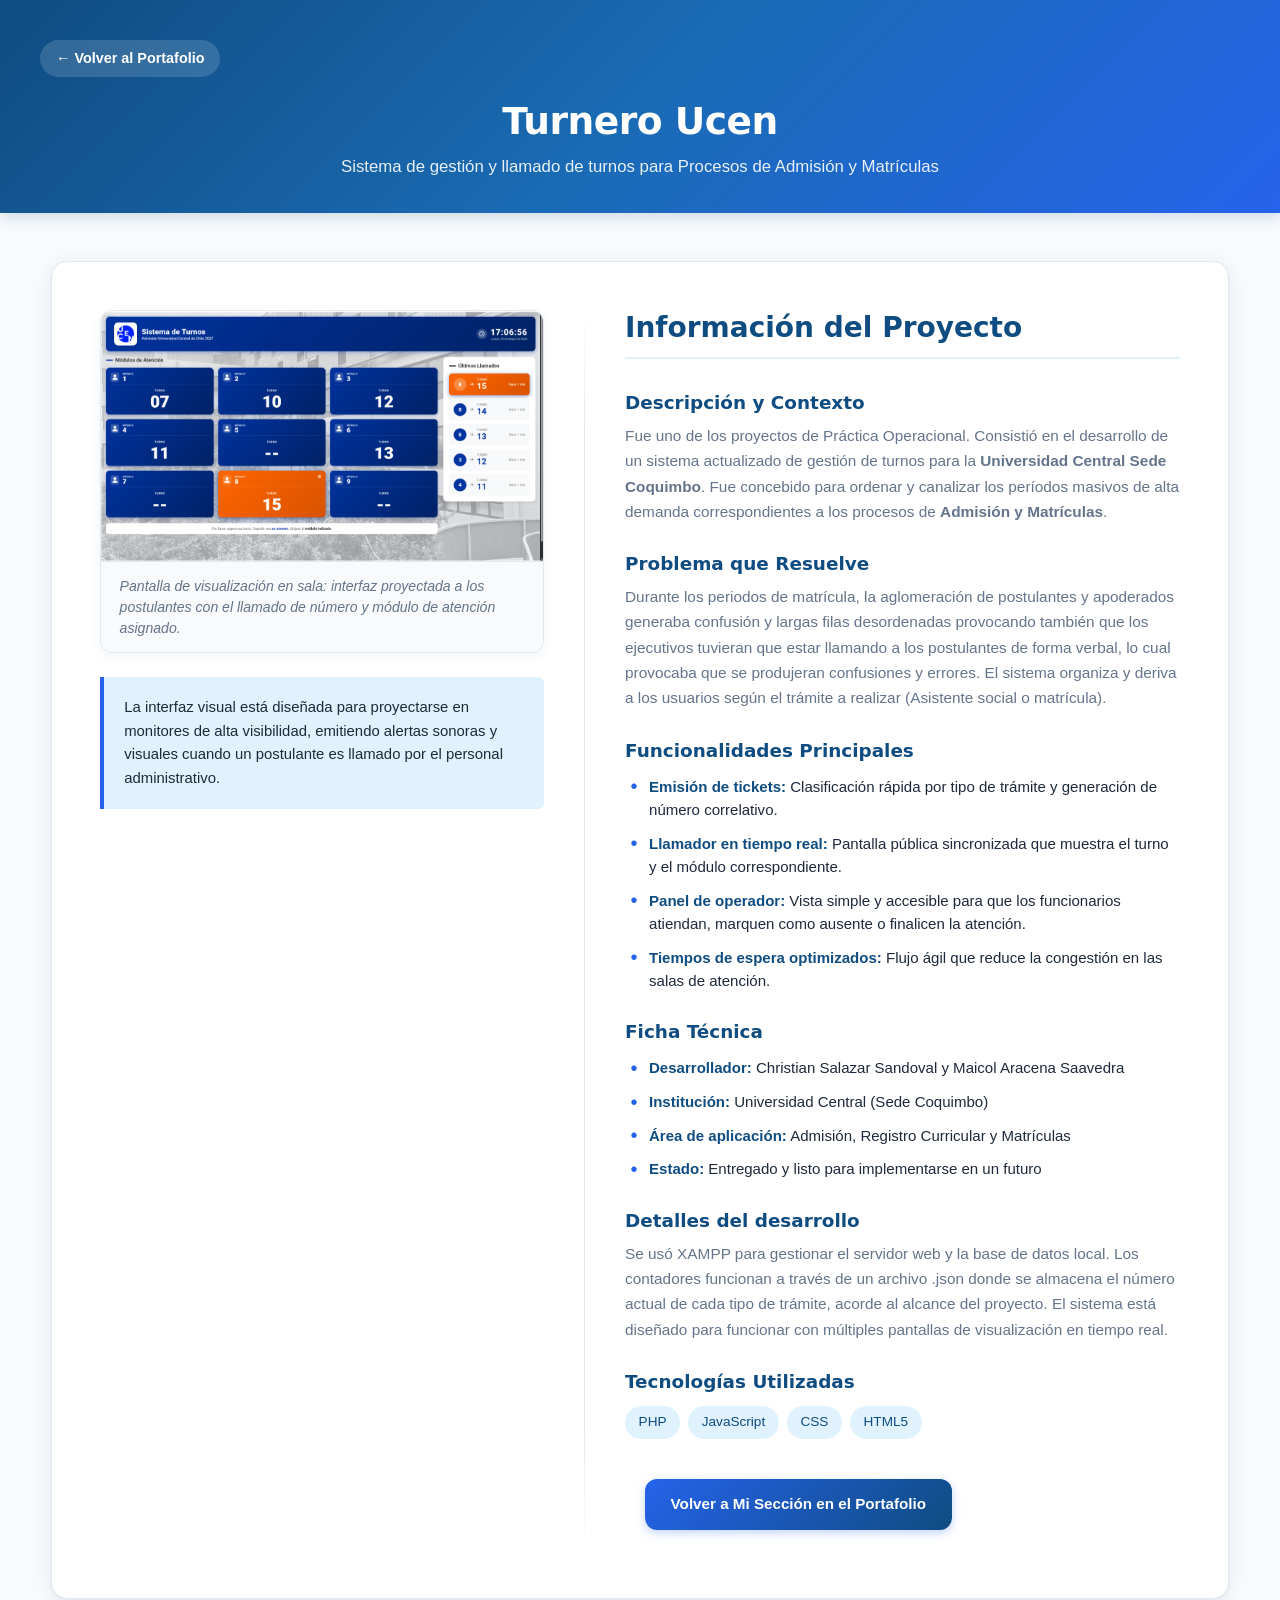
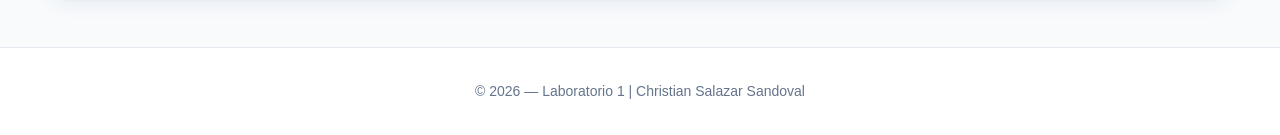
==== proyecto-christian.html @ 98c836f5 "segunda correccion de carpetas" ====
<!DOCTYPE html>
<html lang="es">

<head>
    <meta charset="UTF-8">
    <meta name="viewport" content="width=device-width, initial-scale=1.0">
    <meta name="description"
        content="Detalle del proyecto Turnero Ucen desarrollado por Christian Salazar para la Universidad Central Sede Coquimbo.">
    <title>Turnero Ucen - Christian Salazar</title>
    <link rel="stylesheet" href="../styles\styles.css">
    <link rel="stylesheet" href="../styles\proyecto-christian.css">
</head>

<body>

    <!-- Encabezado y navegación -->
    <header class="project-header">
        <nav>
            <a href="../index.html" class="back-link">&larr; Volver al Portafolio</a>
        </nav>
        <h1 class="project-title">Turnero Ucen</h1>
        <p class="project-subtitle">Sistema de gestión y llamado de turnos para Procesos de Admisión y Matrículas</p>
    </header>

    <!-- Contenedor principal del proyecto -->
    <main class="project-layout">

        <!-- Columna izquierda: Imagen con texto explicativo abajo -->
        <section class="project-column-left">
            <figure class="project-figure">
                <img src="../assets\imagenes-repo-christian\turnero.png"
                    alt="Pantalla de visualización del Turnero Ucen en sala de espera">
                <figcaption>Pantalla de visualización en sala: interfaz proyectada a los postulantes con el llamado de
                    número y módulo de atención asignado.</figcaption>
            </figure>

            <div class="image-description">
                <p>
                    La interfaz visual está diseñada para proyectarse en monitores de alta visibilidad, emitiendo
                    alertas sonoras y visuales cuando un postulante es llamado por el personal administrativo.
                </p>
            </div>
        </section>

        <!-- Línea separadora -->
        <hr class="project-divider">

        <!-- Columna derecha -->
        <section class="project-column-right">
            <h2>Información del Proyecto</h2>

            <article class="detail-block">
                <h3>Descripción y Contexto</h3>
                <p>
                    Fue uno de los proyectos de Práctica Operacional. Consistió en el desarrollo de un sistema
                    actualizado de gestión de turnos para la <strong>Universidad Central Sede Coquimbo</strong>. Fue
                    concebido para ordenar y canalizar los períodos masivos de alta demanda correspondientes a los
                    procesos de <strong>Admisión y Matrículas</strong>.
                </p>
            </article>

            <article class="detail-block">
                <h3>Problema que Resuelve</h3>
                <p>
                    Durante los periodos de matrícula, la aglomeración de postulantes y apoderados generaba confusión y
                    largas filas desordenadas provocando también que los ejecutivos tuvieran que estar llamando a los
                    postulantes de forma verbal, lo cual provocaba que se produjeran confusiones y errores. El sistema
                    organiza y deriva a los usuarios según el trámite a realizar (Asistente social o matrícula).
                </p>
            </article>

            <article class="detail-block">
                <h3>Funcionalidades Principales</h3>
                <ul>
                    <li><strong>Emisión de tickets:</strong> Clasificación rápida por tipo de trámite y generación de
                        número correlativo.</li>
                    <li><strong>Llamador en tiempo real:</strong> Pantalla pública sincronizada que muestra el turno y
                        el módulo correspondiente.</li>
                    <li><strong>Panel de operador:</strong> Vista simple y accesible para que los funcionarios atiendan,
                        marquen como ausente o finalicen la atención.</li>
                    <li><strong>Tiempos de espera optimizados:</strong> Flujo ágil que reduce la congestión en las salas
                        de atención.</li>
                </ul>
            </article>

            <article class="detail-block">
                <h3>Ficha Técnica</h3>
                <ul>
                    <li><strong>Desarrollador:</strong> Christian Salazar Sandoval y Maicol Aracena Saavedra</li>
                    <li><strong>Institución:</strong> Universidad Central (Sede Coquimbo)</li>
                    <li><strong>Área de aplicación:</strong> Admisión, Registro Curricular y Matrículas</li>
                    <li><strong>Estado:</strong> Entregado y listo para implementarse en un futuro</li>
                </ul>
            </article>

            <article class="detail-block">
                <h3>Detalles del desarrollo</h3>
                <p>
                    Se usó XAMPP para gestionar el servidor web y la base de datos local.
                    Los contadores funcionan a través de un archivo .json donde se almacena el número actual de cada
                    tipo de trámite, acorde al alcance del proyecto.
                    El sistema está diseñado para funcionar con múltiples pantallas de visualización en tiempo real.
                </p>
            </article>

            <article class="detail-block">
                <h3>Tecnologías Utilizadas</h3>
                <div class="tech-tags">
                    <span class="tech-tag">PHP</span>
                    <span class="tech-tag">JavaScript</span>
                    <span class="tech-tag">CSS</span>
                    <span class="tech-tag">HTML5</span>
                </div>
            </article>

            <footer class="detail-footer">
                <a href="../index.html" class="project-link">Volver a Mi Sección en el Portafolio</a>
            </footer>
        </section>

    </main>

    <!-- Pie de página -->
    <footer class="site-footer">
        <p>&copy; 2026 — Laboratorio 1 | Christian Salazar Sandoval</p>
    </footer>

</body>

</html>
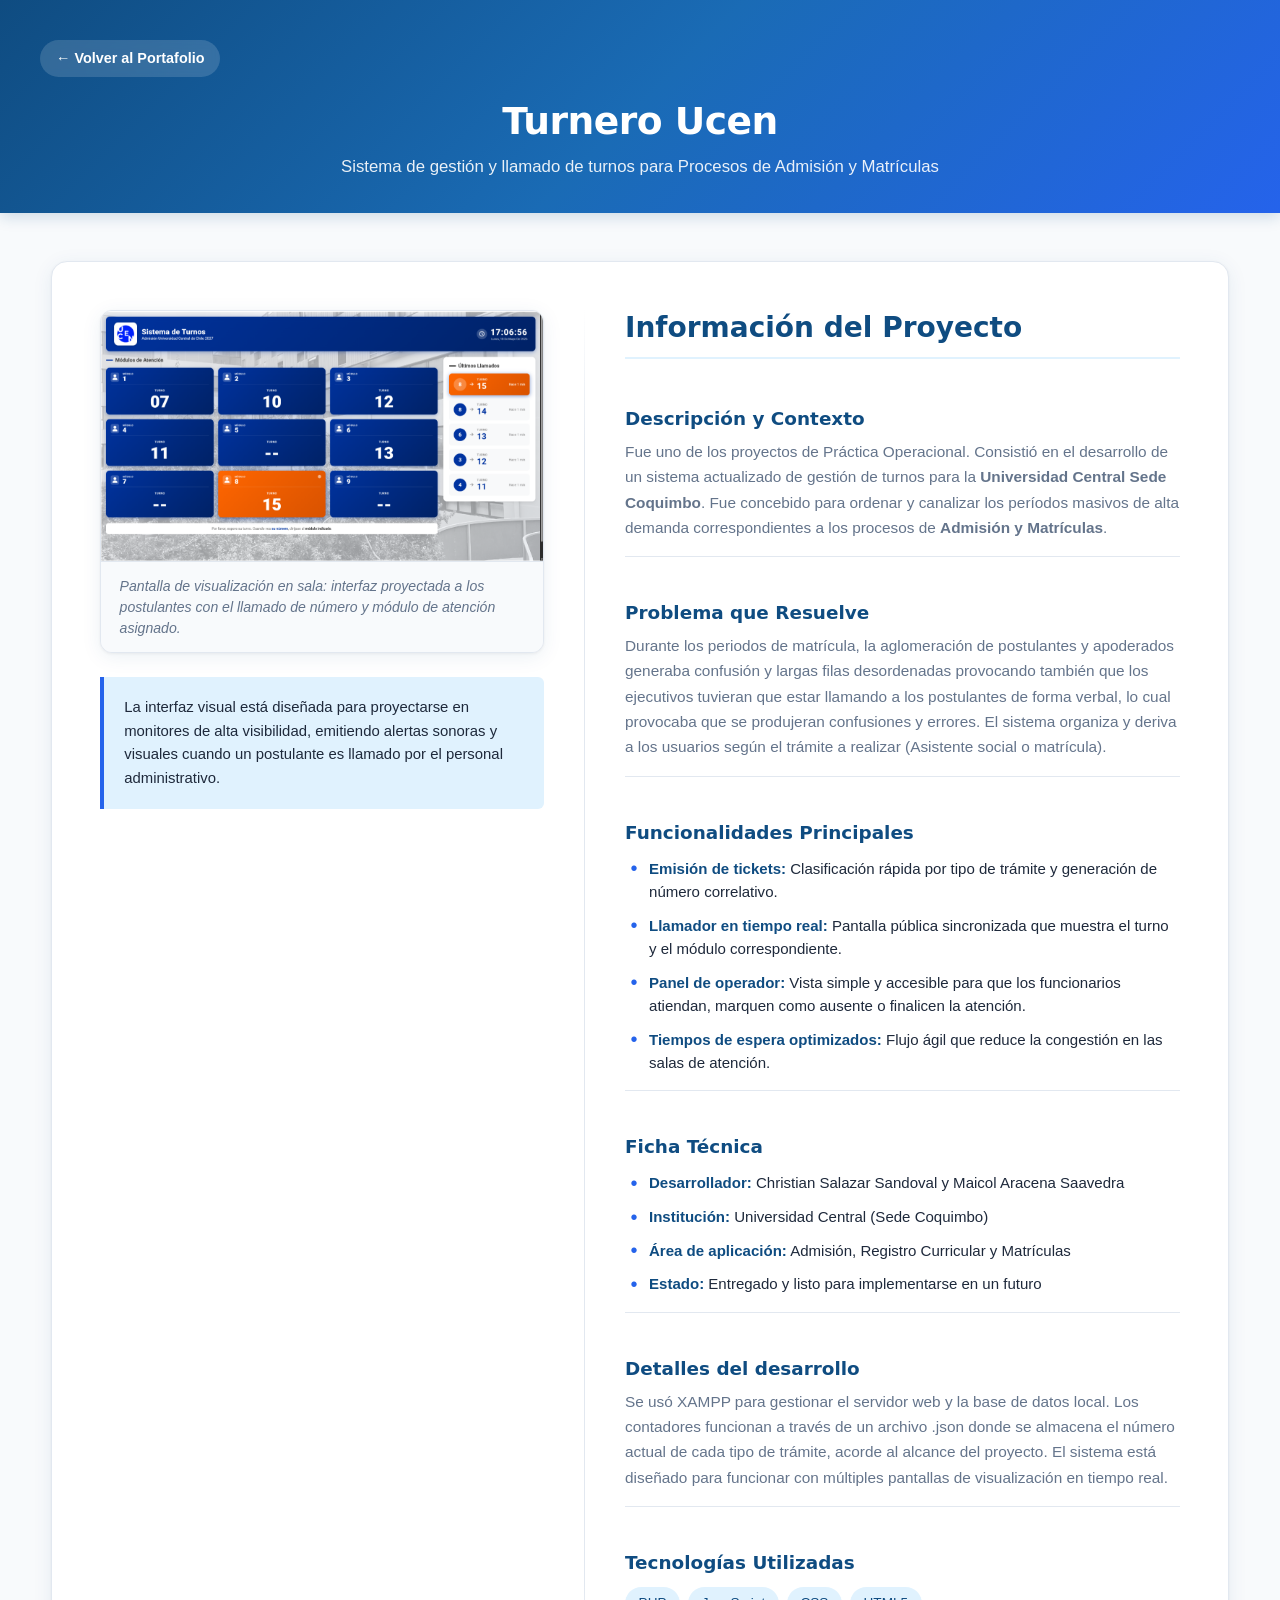
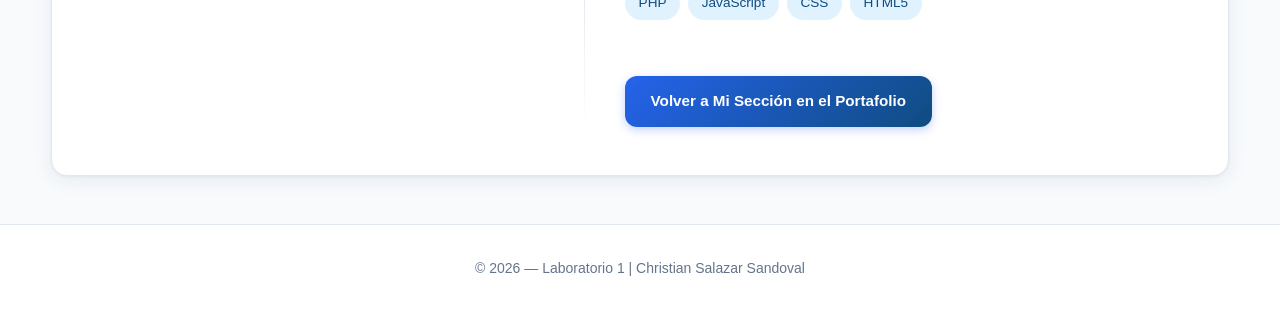
==== commit 8ef3bbce: "se conecta js con html de proyecto-christian" ====
--- a/proyecto-christian.html
+++ b/proyecto-christian.html
@@ -7,8 +7,8 @@
     <meta name="description"
         content="Detalle del proyecto Turnero Ucen desarrollado por Christian Salazar para la Universidad Central Sede Coquimbo.">
     <title>Turnero Ucen - Christian Salazar</title>
-    <link rel="stylesheet" href="../styles\styles.css">
-    <link rel="stylesheet" href="../styles\proyecto-christian.css">
+    <link rel="stylesheet" href="assets\styles\styles.css">
+    <link rel="stylesheet" href="assets\styles\proyecto-christian.css">
 </head>
 
 <body>
@@ -16,7 +16,7 @@
     <!-- Encabezado y navegación -->
     <header class="project-header">
         <nav>
-            <a href="../index.html" class="back-link">&larr; Volver al Portafolio</a>
+            <a href="index.html" class="back-link">&larr; Volver al Portafolio</a>
         </nav>
         <h1 class="project-title">Turnero Ucen</h1>
         <p class="project-subtitle">Sistema de gestión y llamado de turnos para Procesos de Admisión y Matrículas</p>
@@ -28,7 +28,7 @@
         <!-- Columna izquierda: Imagen con texto explicativo abajo -->
         <section class="project-column-left">
             <figure class="project-figure">
-                <img src="../assets\imagenes-repo-christian\turnero.png"
+                <img src="assets\imagenes\imagenes-repo-christian\turnero.png"
                     alt="Pantalla de visualización del Turnero Ucen en sala de espera">
                 <figcaption>Pantalla de visualización en sala: interfaz proyectada a los postulantes con el llamado de
                     número y módulo de atención asignado.</figcaption>
@@ -114,7 +114,7 @@
             </article>
 
             <footer class="detail-footer">
-                <a href="../index.html" class="project-link">Volver a Mi Sección en el Portafolio</a>
+                <a href="index.html" class="project-link">Volver a Mi Sección en el Portafolio</a>
             </footer>
         </section>
 
@@ -125,6 +125,8 @@
         <p>&copy; 2026 — Laboratorio 1 | Christian Salazar Sandoval</p>
     </footer>
 
+    <!-- Scripts de interactividad -->
+    <script src="script-christian.js" defer></script>
 </body>
 
 </html>
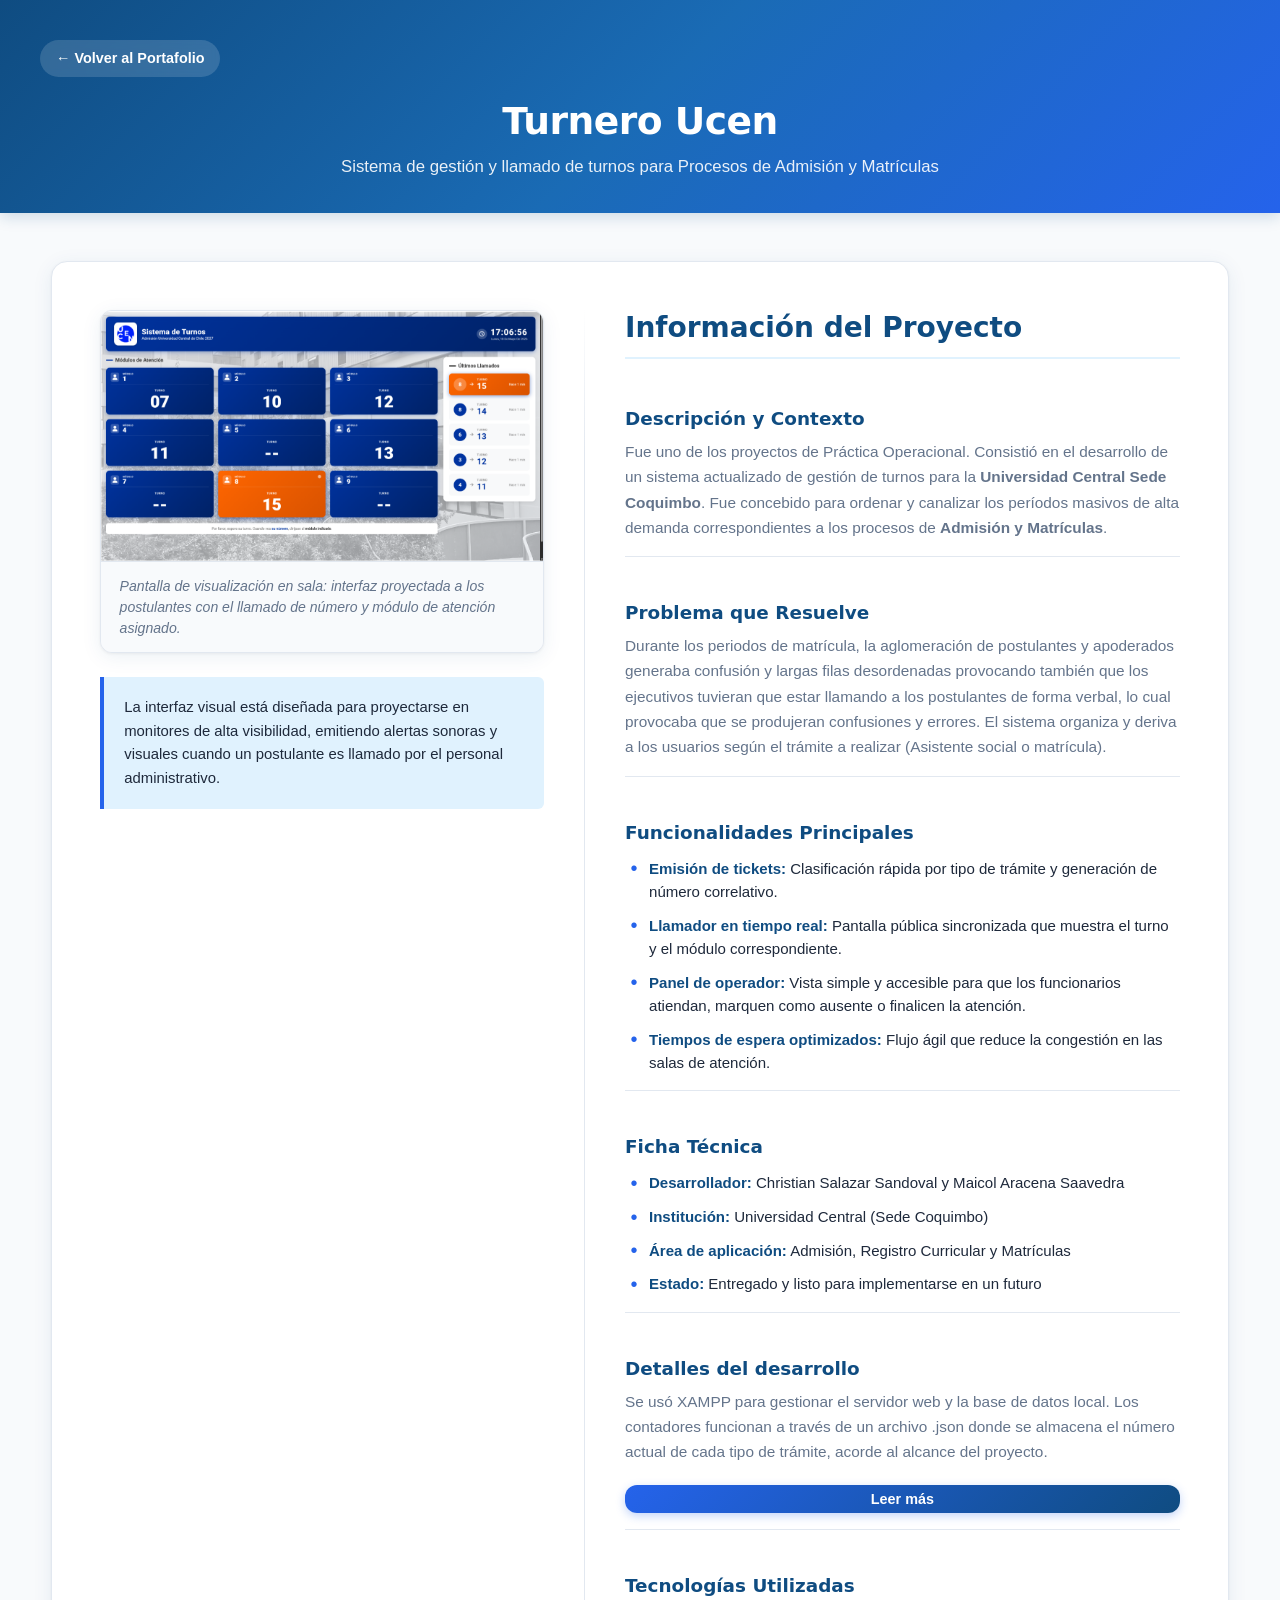
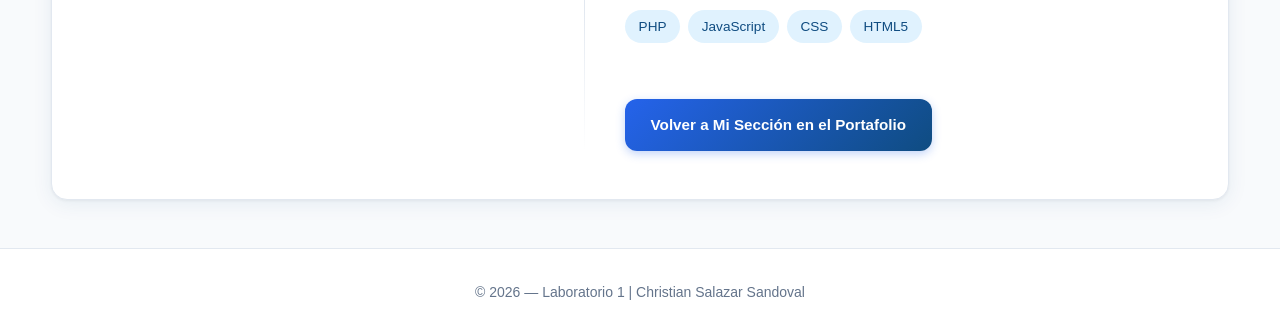
==== commit 30d444d8: "se agrega nueva seccion de parrafo en html y se crean los elementos de la seccion con querySelector" ====
--- a/proyecto-christian.html
+++ b/proyecto-christian.html
@@ -93,14 +93,28 @@
                 </ul>
             </article>
 
-            <article class="detail-block">
+            <article class="detail-block" id="detalles-desarrollo">
                 <h3>Detalles del desarrollo</h3>
                 <p>
                     Se usó XAMPP para gestionar el servidor web y la base de datos local.
                     Los contadores funcionan a través de un archivo .json donde se almacena el número actual de cada
                     tipo de trámite, acorde al alcance del proyecto.
-                    El sistema está diseñado para funcionar con múltiples pantallas de visualización en tiempo real.
                 </p>
+
+                <!-- Texto extra oculto por defecto -->
+                <div id="detalles-extra" style="display: none;">
+                    <p>
+                        El sistema está diseñado para funcionar con múltiples pantallas de visualización en tiempo real,
+                        permitiendo que cada módulo de atención opere de forma independiente. La comunicación entre el
+                        panel de operador y la pantalla pública se realiza mediante actualizaciones periódicas del archivo
+                        .json, sin necesidad de una base de datos relacional compleja.
+                    </p>
+                    
+                </div>
+
+                <button id="btn-leer-mas" class="project-link" style="margin-top: 0.75rem; cursor: pointer; border: none; font-size: 0.9rem; padding: 0.4rem 1rem;">
+                    Leer más
+                </button>
             </article>
 
             <article class="detail-block">
